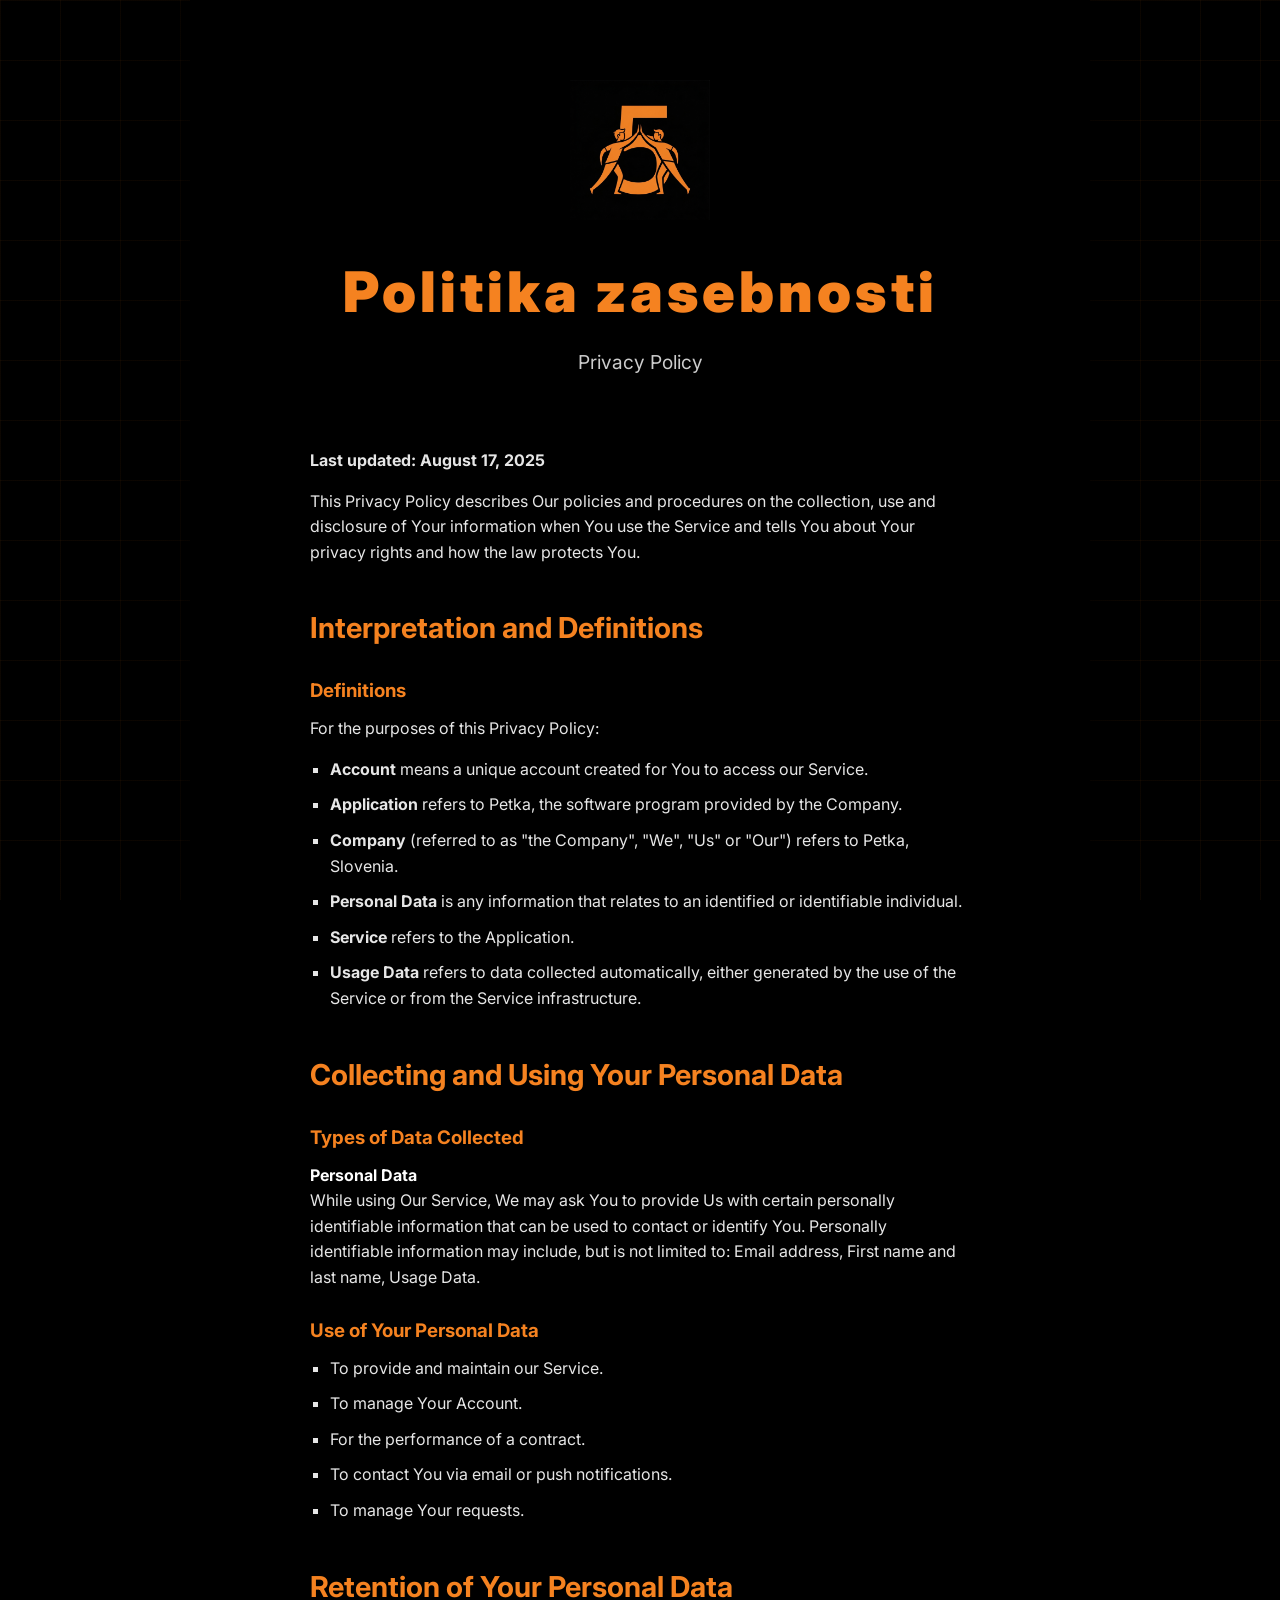
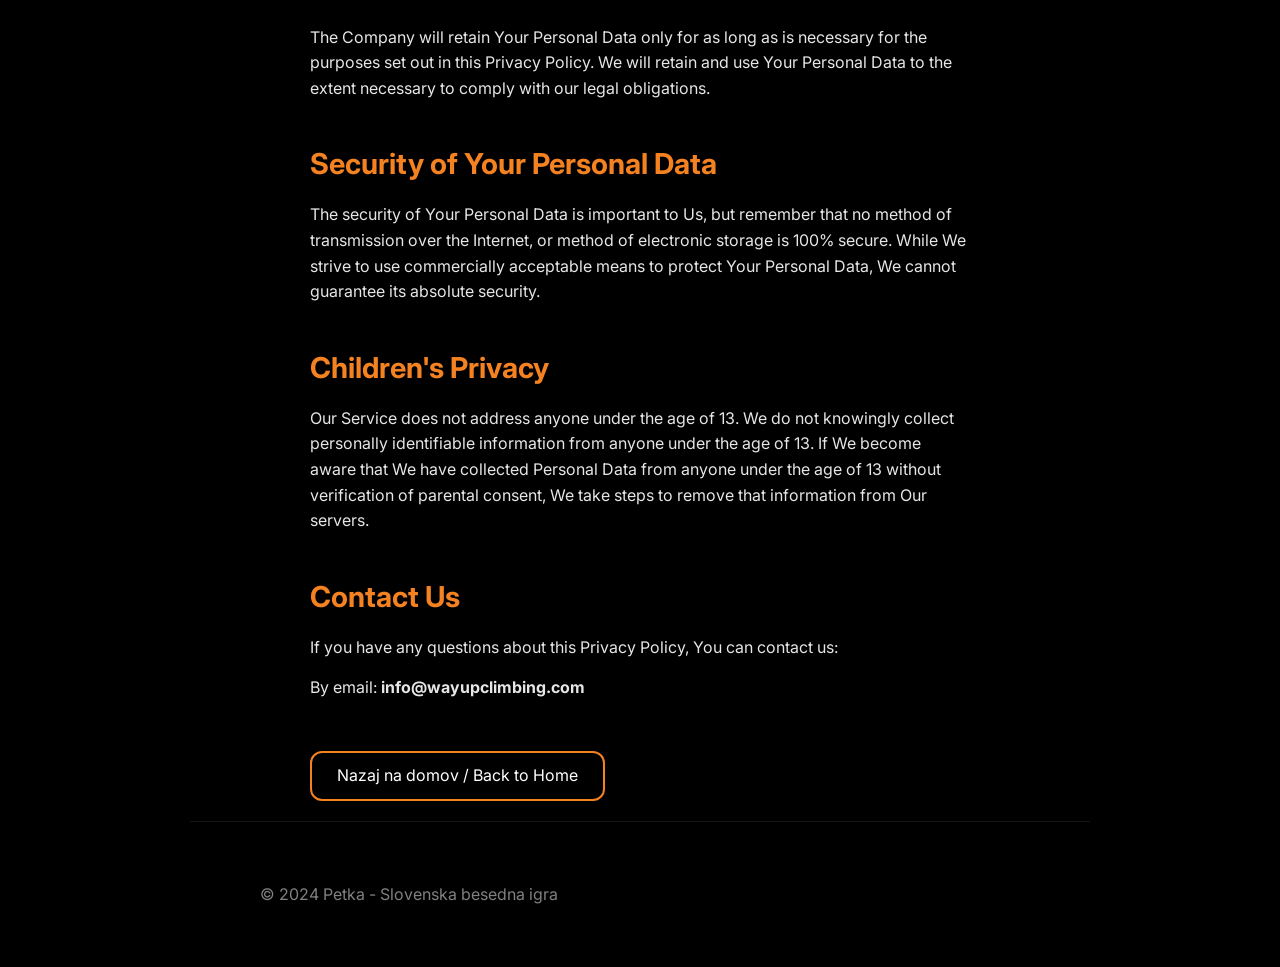
==== privacy_policy.html @ 258093df "Add files via upload" ====
<!DOCTYPE html>
<html lang="sl">
<head>
    <meta charset="UTF-8">
    <meta name="viewport" content="width=device-width, initial-scale=1.0">
    <title>Privacy Policy - Petka</title>
    <link rel="stylesheet" href="style.css">
    <link rel="preconnect" href="https://fonts.googleapis.com">
    <link rel="preconnect" href="https://fonts.gstatic.com" crossorigin>
    <link href="https://fonts.googleapis.com/css2?family=Inter:wght@400;700;900&display=swap" rel="stylesheet">
</head>
<body>
    <div class="bg-grid"></div>

    <div class="main-wrapper">
        <header>
            <div class="container">
                <a href="index.html"><img src="petka_logo.png" alt="Petka Logo" class="logo"></a>
                <h1>Politika zasebnosti</h1>
                <p class="subtitle">Privacy Policy</p>
            </div>
        </header>

        <main class="container policy-text">
            <p><strong>Last updated: August 17, 2025</strong></p>
            
            <p>This Privacy Policy describes Our policies and procedures on the collection, use and disclosure of Your information when You use the Service and tells You about Your privacy rights and how the law protects You.</p>

            <h2>Interpretation and Definitions</h2>
            <h3>Definitions</h3>
            <p>For the purposes of this Privacy Policy:</p>
            <ul class="policy-list">
                <li><strong>Account</strong> means a unique account created for You to access our Service.</li>
                <li><strong>Application</strong> refers to Petka, the software program provided by the Company.</li>
                <li><strong>Company</strong> (referred to as "the Company", "We", "Us" or "Our") refers to Petka, Slovenia.</li>
                <li><strong>Personal Data</strong> is any information that relates to an identified or identifiable individual.</li>
                <li><strong>Service</strong> refers to the Application.</li>
                <li><strong>Usage Data</strong> refers to data collected automatically, either generated by the use of the Service or from the Service infrastructure.</li>
            </ul>

            <h2>Collecting and Using Your Personal Data</h2>
            <h3>Types of Data Collected</h3>
            <h4>Personal Data</h4>
            <p>While using Our Service, We may ask You to provide Us with certain personally identifiable information that can be used to contact or identify You. Personally identifiable information may include, but is not limited to: Email address, First name and last name, Usage Data.</p>

            <h3>Use of Your Personal Data</h3>
            <ul class="policy-list">
                <li>To provide and maintain our Service.</li>
                <li>To manage Your Account.</li>
                <li>For the performance of a contract.</li>
                <li>To contact You via email or push notifications.</li>
                <li>To manage Your requests.</li>
            </ul>

            <h2>Retention of Your Personal Data</h2>
            <p>The Company will retain Your Personal Data only for as long as is necessary for the purposes set out in this Privacy Policy. We will retain and use Your Personal Data to the extent necessary to comply with our legal obligations.</p>

            <h2>Security of Your Personal Data</h2>
            <p>The security of Your Personal Data is important to Us, but remember that no method of transmission over the Internet, or method of electronic storage is 100% secure. While We strive to use commercially acceptable means to protect Your Personal Data, We cannot guarantee its absolute security.</p>

            <h2>Children's Privacy</h2>
            <p>Our Service does not address anyone under the age of 13. We do not knowingly collect personally identifiable information from anyone under the age of 13. If We become aware that We have collected Personal Data from anyone under the age of 13 without verification of parental consent, We take steps to remove that information from Our servers.</p>

            <h2>Contact Us</h2>
            <p>If you have any questions about this Privacy Policy, You can contact us:</p>
            <p>By email: <strong>info@wayupclimbing.com</strong></p>
            
            <div style="margin-top: 50px;">
                <a href="index.html" class="store-button" style="display: inline-flex;">Nazaj na domov / Back to Home</a>
            </div>
        </main>

        <footer>
            <div class="container">
                <p>&copy; 2024 Petka - Slovenska besedna igra</p>
            </div>
        </footer>
    </div>
</body>
</html>
---- style.css ----
:root {
    --primary-orange: #f58220;
    --background-black: #000000;
    --text-white: #ffffff;
    --gray-dark: #2c2c2c;
    --correct-green: #6aaa64;
    --present-yellow: #c9b458;
    --absent-gray: #3a3a3c;
    --tile-empty: #121213;
}

* {
    box-sizing: border-box;
    margin: 0;
    padding: 0;
}

body {
    font-family: 'Inter', sans-serif;
    background-color: var(--background-black);
    color: var(--text-white);
    line-height: 1.6;
    overflow-x: hidden;
}

.bg-grid {
    position: fixed;
    top: 0;
    left: 0;
    width: 100%;
    height: 100%;
    background-image: 
        linear-gradient(to right, rgba(245, 130, 32, 0.05) 1px, transparent 1px),
        linear-gradient(to bottom, rgba(245, 130, 32, 0.05) 1px, transparent 1px);
    background-size: 60px 60px;
    z-index: -1;
}

.main-wrapper {
    max-width: 900px;
    margin: 0 auto;
    background: rgba(0, 0, 0, 0.95);
    box-shadow: 0 0 50px rgba(0,0,0,0.8);
    min-height: 100vh;
}

.container {
    max-width: 800px;
    margin: 0 auto;
    padding: 20px;
}

header {
    padding: 60px 20px 30px;
    text-align: center;
}

.logo {
    max-width: 140px;
    margin-bottom: 20px;
}

h1 {
    font-size: 3.5rem;
    font-weight: 900;
    color: var(--primary-orange);
    letter-spacing: 4px;
    margin-bottom: 10px;
}

.subtitle {
    font-size: 1.2rem;
    opacity: 0.8;
}

/* Rešetka simulacije */
.grid-mockup {
    display: flex;
    flex-direction: column;
    gap: 8px;
    align-items: center;
    margin: 40px 0;
}

.row {
    display: flex;
    flex-direction: row; 
    gap: 8px;
}

.tile {
    width: 55px;
    height: 55px;
    border: 2px solid var(--gray-dark);
    display: flex;
    align-items: center;
    justify-content: center;
    font-size: 1.8rem;
    font-weight: 900;
    text-transform: uppercase;
    background-color: var(--tile-empty);
}

/* Animacije simulacije */
.row-1 .tile { animation: flip 0.5s ease forwards; animation-delay: calc(var(--delay) * 0.1s + 0.5s); opacity: 0; }
.row-2 .tile { animation: flip 0.5s ease forwards; animation-delay: calc(var(--delay) * 0.1s + 1.8s); opacity: 0; }
.row-3 .tile { animation: flip 0.5s ease forwards; animation-delay: calc(var(--delay) * 0.1s + 3.1s); opacity: 0; }
.row-4 .tile { animation: flip 0.5s ease forwards; animation-delay: calc(var(--delay) * 0.1s + 4.4s); opacity: 0; }
.row-5 .tile { animation: flip 0.5s ease forwards; animation-delay: calc(var(--delay) * 0.1s + 5.7s); opacity: 0; }

@keyframes flip {
    0% { transform: rotateX(0); opacity: 0; }
    45% { transform: rotateX(90deg); opacity: 1; }
    100% { transform: rotateX(0); opacity: 1; }
}

.correct { background-color: var(--correct-green) !important; border-color: var(--correct-green); }
.present { background-color: var(--present-yellow) !important; border-color: var(--present-yellow); }
.absent { background-color: var(--absent-gray) !important; border-color: var(--absent-gray); }

/* Primeri */
.example-item {
    margin-bottom: 25px;
}

.example-row {
    display: flex;
    flex-direction: row; 
    justify-content: center;
    gap: 8px;
    margin: 15px 0 8px 0;
}

.examples .tile {
    opacity: 1; 
}

/* Ostalo */
main { padding: 20px; text-align: center; }
section { margin-bottom: 60px; }
h2 { color: var(--primary-orange); margin-bottom: 25px; font-size: 2rem; }

.instructions-list { list-style: none; text-align: left; display: inline-block; max-width: 500px; }
.instructions-list li { margin-bottom: 15px; padding-left: 35px; position: relative; }
.instructions-list li::before { content: "●"; position: absolute; left: 10px; color: var(--primary-orange); }

.animate-pop { animation: pop 0.6s cubic-bezier(0.175, 0.885, 0.32, 1.275); }
@keyframes pop { 0% { transform: scale(0.5); opacity: 0; } 100% { transform: scale(1); opacity: 1; } }

.store-button {
    border: 2px solid var(--primary-orange);
    color: white;
    padding: 10px 25px;
    border-radius: 12px;
    display: flex;
    align-items: center;
    text-decoration: none;
    transition: 0.3s;
}

.store-button:hover { background: var(--primary-orange); color: black; transform: translateY(-3px); }
.store-button .icon { width: 32px; height: 32px; fill: currentColor; margin-right: 15px; }
.download-buttons { display: flex; gap: 15px; justify-content: center; flex-wrap: wrap; margin-top: 20px; }
.btn-text { display: flex; flex-direction: column; align-items: flex-start; line-height: 1.1; }
.top-text { font-size: 0.75rem; }
.bottom-text { font-size: 1.2rem; font-weight: bold; }

footer { padding: 40px 20px; opacity: 0.5; border-top: 1px solid var(--gray-dark); }

@media (max-width: 600px) {
    h1 { font-size: 2.5rem; }
    .tile { width: 45px; height: 45px; font-size: 1.4rem; }
    .main-wrapper { background: black; }
}

/* --- CAROUSEL STYLES --- */
.screenshots-section {
    margin-top: 40px;
    margin-bottom: 80px;
    text-align: center;
}

.carousel-container {
    display: flex;
    flex-direction: row; 
    flex-wrap: nowrap; 
    gap: 40px; 
    overflow-x: auto; 
    overflow-y: hidden;
    width: 100%;
    scroll-snap-type: x mandatory; 
    scroll-behavior: smooth;
    padding: 40px calc(50% - 140px);
    scrollbar-width: none;
    -ms-overflow-style: none;
}

.carousel-container::-webkit-scrollbar {
    display: none;
}

.carousel-item {
    width: 280px; 
    min-width: 280px; 
    flex-shrink: 0;   
    scroll-snap-align: center; 
    position: relative;
    transition: transform 0.3s ease;
}

.phone-img {
    width: 100%;
    height: auto;
    display: block;
    filter: drop-shadow(0 15px 25px rgba(0,0,0,0.6));
    border-radius: 40px;
    user-select: none; 
    -webkit-user-drag: none;
}

.carousel-dots {
    display: flex;
    justify-content: center;
    gap: 12px;
    margin-top: 20px;
    margin-bottom: 10px;
}

.dot {
    width: 12px;
    height: 12px;
    border-radius: 50%;
    background-color: var(--gray-dark);
    border: none;
    cursor: pointer;
    transition: all 0.3s ease;
    padding: 0;
}

.dot.active {
    background-color: var(--primary-orange);
    transform: scale(1.3);
    box-shadow: 0 0 10px rgba(245, 130, 32, 0.5);
}

@media (max-width: 600px) {
    .carousel-item {
        width: 220px; 
        min-width: 220px;
    }
    .carousel-container {
        padding: 30px calc(50% - 110px); 
        gap: 20px;
    }
}

/* --- POLICY PAGE STYLES --- */
.policy-text {
    text-align: left;
    max-width: 700px;
    margin: 0 auto;
}

.policy-text h2 {
    font-size: 1.8rem;
    margin-top: 40px;
    margin-bottom: 15px;
}

.policy-text h3 {
    color: var(--primary-orange);
    margin-top: 25px;
    margin-bottom: 10px;
}

.policy-text p {
    margin-bottom: 15px;
    opacity: 0.9;
}

.policy-list {
    margin-left: 20px;
    margin-bottom: 20px;
    list-style-type: square;
}

.policy-list li {
    margin-bottom: 10px;
    opacity: 0.9;
}
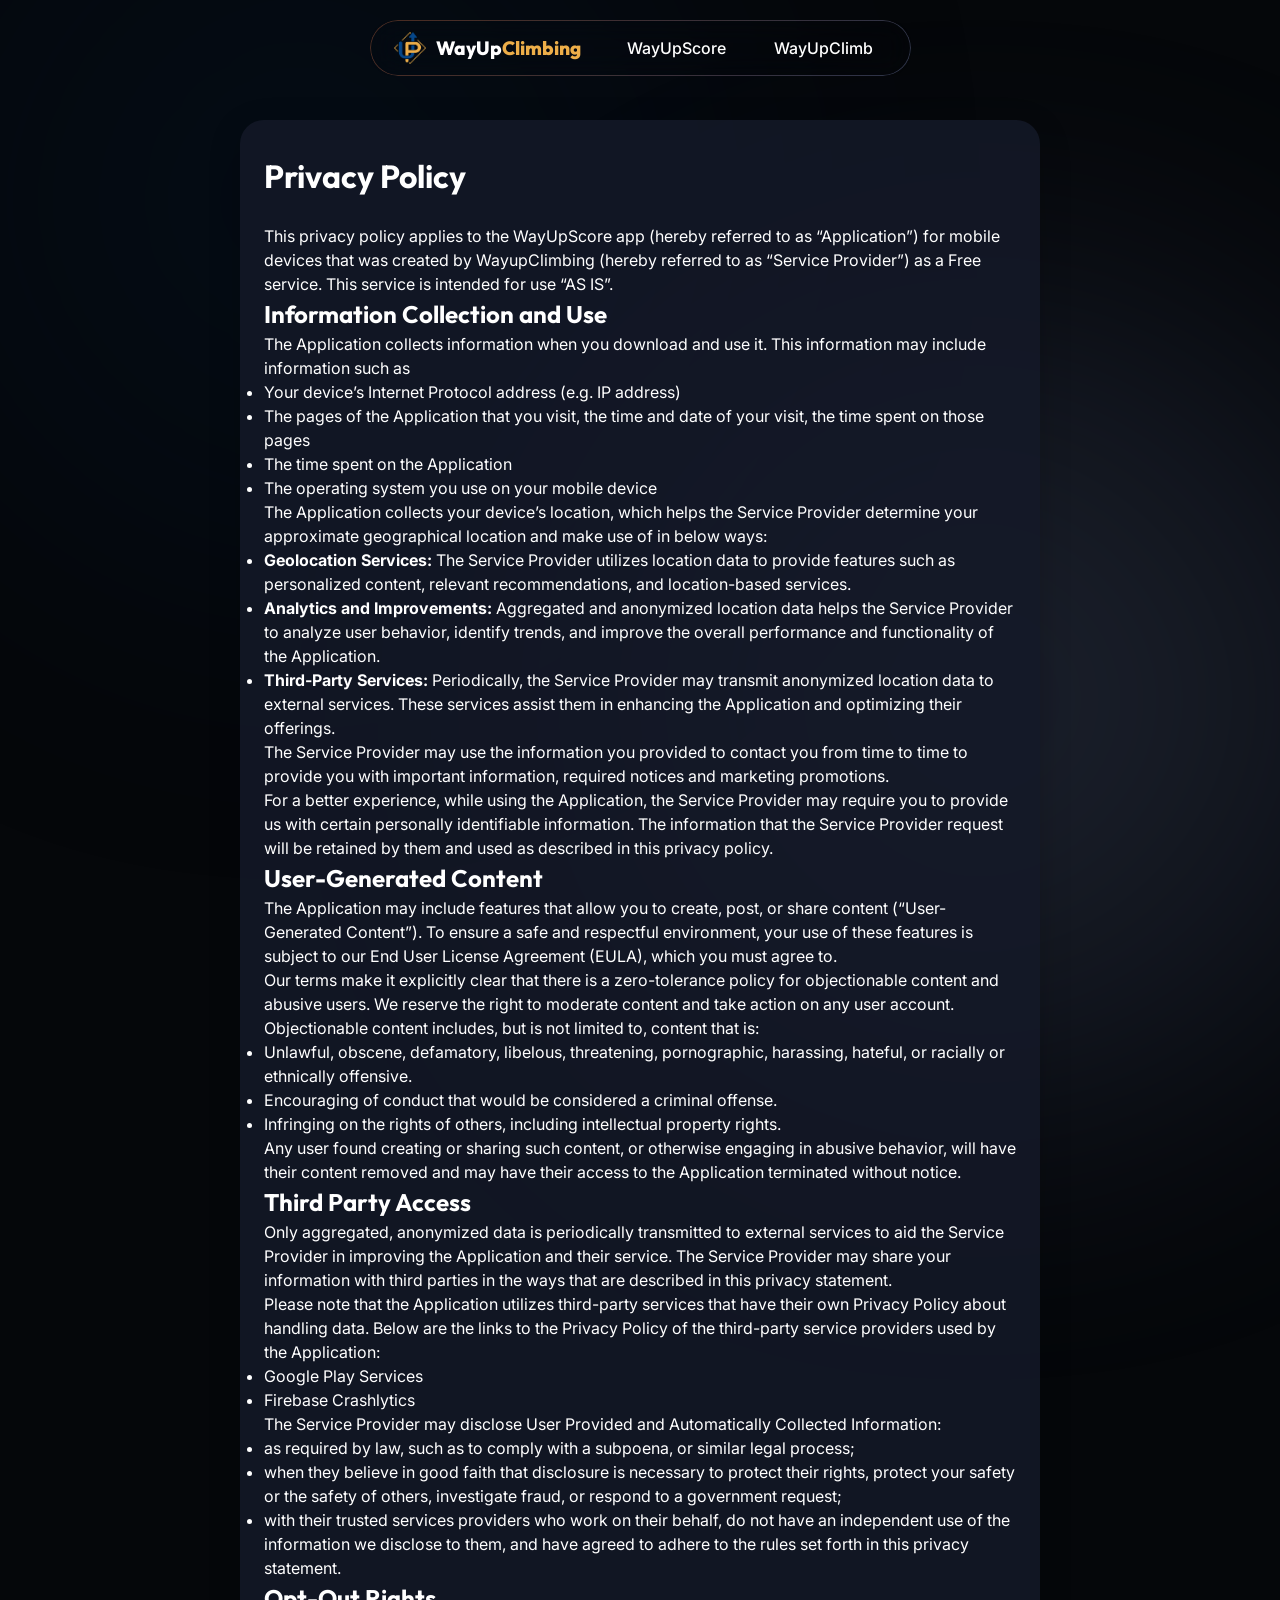
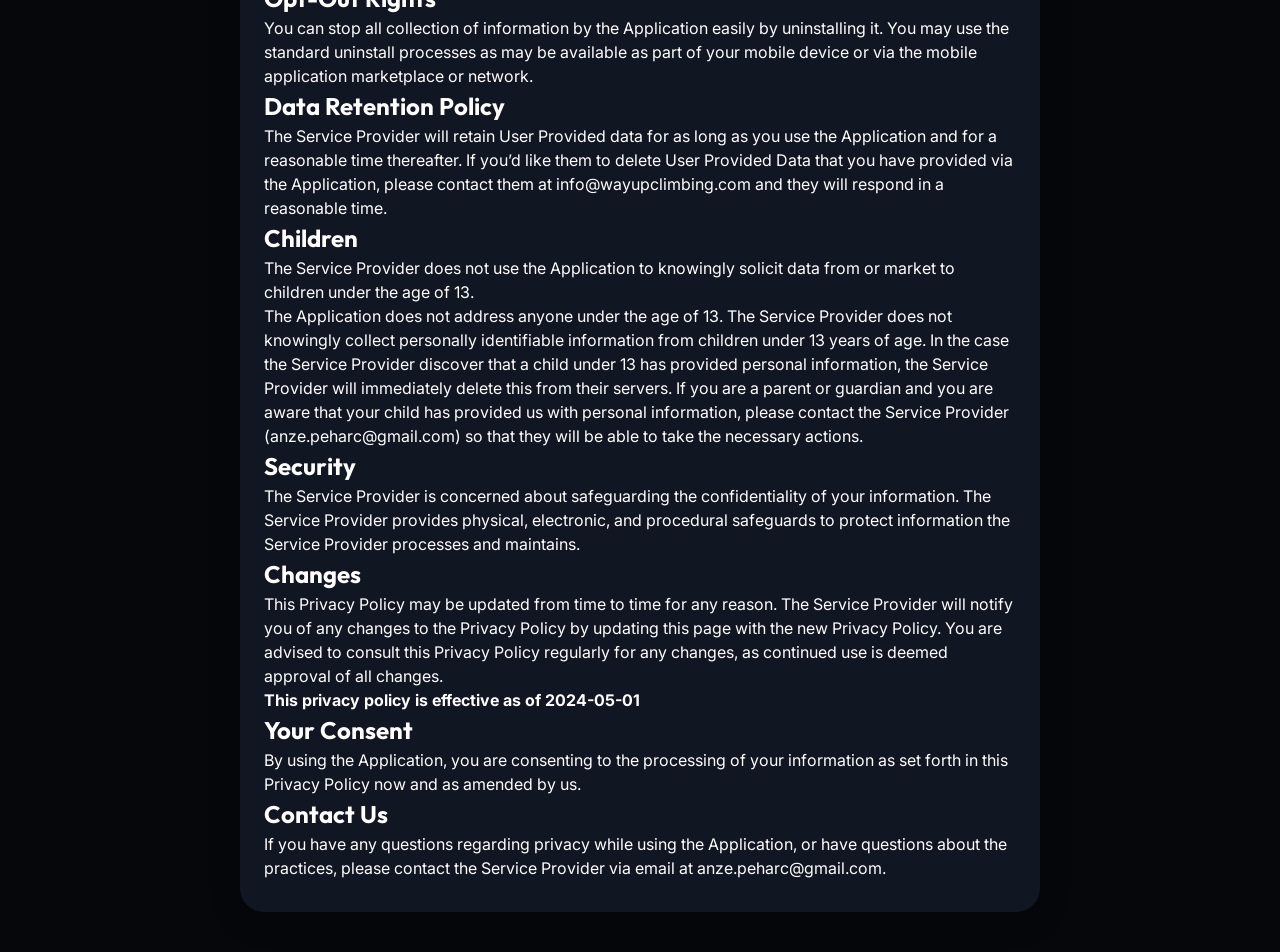
==== commit d0ee324a: "Add files via upload" ====
--- a/privacy_policy.html
+++ b/privacy_policy.html
@@ -1,80 +1,94 @@
 <!DOCTYPE html>
-<html lang="sl">
+<html lang="en">
 <head>
     <meta charset="UTF-8">
     <meta name="viewport" content="width=device-width, initial-scale=1.0">
-    <title>Privacy Policy - Petka</title>
-    <link rel="stylesheet" href="style.css">
+    <title>Privacy Policy | WayUpClimbing</title>
+    <link rel="stylesheet" href="index.css">
+    <!-- Fonts -->
     <link rel="preconnect" href="https://fonts.googleapis.com">
     <link rel="preconnect" href="https://fonts.gstatic.com" crossorigin>
-    <link href="https://fonts.googleapis.com/css2?family=Inter:wght@400;700;900&display=swap" rel="stylesheet">
+    <link href="https://fonts.googleapis.com/css2?family=Inter:wght@400;500;600&family=Outfit:wght@500;700;800&display=swap" rel="stylesheet">
+    <!-- Icons -->
+    <link rel="stylesheet" href="https://cdnjs.cloudflare.com/ajax/libs/font-awesome/6.4.0/css/all.min.css">
 </head>
 <body>
-    <div class="bg-grid"></div>
+    <!-- Ambient Backgrounds -->
+    <div class="bg-noise"></div>
+    <div class="ambient-light light-1"></div>
+    <div class="ambient-light light-2"></div>
 
-    <div class="main-wrapper">
-        <header>
-            <div class="container">
-                <a href="index.html"><img src="petka_logo.png" alt="Petka Logo" class="logo"></a>
-                <h1>Politika zasebnosti</h1>
-                <p class="subtitle">Privacy Policy</p>
+    <!-- Navigation (same as index.html) -->
+    <nav class="navbar">
+        <div class="nav-pill">
+            <a href="index.html" class="logo" style="display:flex; align-items:center; gap:10px;">
+                <img src="wayupclimbing_logo.png" alt="WayUp Logo" style="height:32px; width:auto; vertical-align:middle;">
+                <span class="logo-text">WayUp<span class="text-amber">Climbing</span></span>
+            </a>
+            <div class="nav-links-desktop">
+                <a href="wayupscore.html" class="nav-link">WayUpScore</a>
+                <a href="wayupclimb.html" class="nav-link">WayUpClimb</a>
             </div>
-        </header>
+        </div>
+    </nav>
 
-        <main class="container policy-text">
-            <p><strong>Last updated: August 17, 2025</strong></p>
-            
-            <p>This Privacy Policy describes Our policies and procedures on the collection, use and disclosure of Your information when You use the Service and tells You about Your privacy rights and how the law protects You.</p>
-
-            <h2>Interpretation and Definitions</h2>
-            <h3>Definitions</h3>
-            <p>For the purposes of this Privacy Policy:</p>
-            <ul class="policy-list">
-                <li><strong>Account</strong> means a unique account created for You to access our Service.</li>
-                <li><strong>Application</strong> refers to Petka, the software program provided by the Company.</li>
-                <li><strong>Company</strong> (referred to as "the Company", "We", "Us" or "Our") refers to Petka, Slovenia.</li>
-                <li><strong>Personal Data</strong> is any information that relates to an identified or identifiable individual.</li>
-                <li><strong>Service</strong> refers to the Application.</li>
-                <li><strong>Usage Data</strong> refers to data collected automatically, either generated by the use of the Service or from the Service infrastructure.</li>
-            </ul>
-
-            <h2>Collecting and Using Your Personal Data</h2>
-            <h3>Types of Data Collected</h3>
-            <h4>Personal Data</h4>
-            <p>While using Our Service, We may ask You to provide Us with certain personally identifiable information that can be used to contact or identify You. Personally identifiable information may include, but is not limited to: Email address, First name and last name, Usage Data.</p>
-
-            <h3>Use of Your Personal Data</h3>
-            <ul class="policy-list">
-                <li>To provide and maintain our Service.</li>
-                <li>To manage Your Account.</li>
-                <li>For the performance of a contract.</li>
-                <li>To contact You via email or push notifications.</li>
-                <li>To manage Your requests.</li>
-            </ul>
-
-            <h2>Retention of Your Personal Data</h2>
-            <p>The Company will retain Your Personal Data only for as long as is necessary for the purposes set out in this Privacy Policy. We will retain and use Your Personal Data to the extent necessary to comply with our legal obligations.</p>
-
-            <h2>Security of Your Personal Data</h2>
-            <p>The security of Your Personal Data is important to Us, but remember that no method of transmission over the Internet, or method of electronic storage is 100% secure. While We strive to use commercially acceptable means to protect Your Personal Data, We cannot guarantee its absolute security.</p>
-
-            <h2>Children's Privacy</h2>
-            <p>Our Service does not address anyone under the age of 13. We do not knowingly collect personally identifiable information from anyone under the age of 13. If We become aware that We have collected Personal Data from anyone under the age of 13 without verification of parental consent, We take steps to remove that information from Our servers.</p>
-
-            <h2>Contact Us</h2>
-            <p>If you have any questions about this Privacy Policy, You can contact us:</p>
-            <p>By email: <strong>info@wayupclimbing.com</strong></p>
-            
-            <div style="margin-top: 50px;">
-                <a href="index.html" class="store-button" style="display: inline-flex;">Nazaj na domov / Back to Home</a>
-            </div>
-        </main>
-
-        <footer>
-            <div class="container">
-                <p>&copy; 2024 Petka - Slovenska besedna igra</p>
-            </div>
-        </footer>
+    <div class="container" style="max-width: 800px; margin: 120px auto 40px auto; background: rgba(20,25,40,0.85); border-radius: 24px; padding: 32px 24px; box-shadow: 0 8px 32px rgba(0,0,0,0.18);">
+        <h1 style="margin-bottom: 24px;">Privacy Policy</h1>
+        <p>This privacy policy applies to the WayUpScore app (hereby referred to as “Application”) for mobile devices that was created by WayupClimbing (hereby referred to as “Service Provider”) as a Free service. This service is intended for use “AS IS”.</p>
+        <h2>Information Collection and Use</h2>
+        <p>The Application collects information when you download and use it. This information may include information such as</p>
+        <ul>
+            <li>Your device’s Internet Protocol address (e.g. IP address)</li>
+            <li>The pages of the Application that you visit, the time and date of your visit, the time spent on those pages</li>
+            <li>The time spent on the Application</li>
+            <li>The operating system you use on your mobile device</li>
+        </ul>
+        <p>The Application collects your device’s location, which helps the Service Provider determine your approximate geographical location and make use of in below ways:</p>
+        <ul>
+            <li><strong>Geolocation Services:</strong> The Service Provider utilizes location data to provide features such as personalized content, relevant recommendations, and location-based services.</li>
+            <li><strong>Analytics and Improvements:</strong> Aggregated and anonymized location data helps the Service Provider to analyze user behavior, identify trends, and improve the overall performance and functionality of the Application.</li>
+            <li><strong>Third-Party Services:</strong> Periodically, the Service Provider may transmit anonymized location data to external services. These services assist them in enhancing the Application and optimizing their offerings.</li>
+        </ul>
+        <p>The Service Provider may use the information you provided to contact you from time to time to provide you with important information, required notices and marketing promotions.</p>
+        <p>For a better experience, while using the Application, the Service Provider may require you to provide us with certain personally identifiable information. The information that the Service Provider request will be retained by them and used as described in this privacy policy.</p>
+        <h2>User-Generated Content</h2>
+        <p>The Application may include features that allow you to create, post, or share content (“User-Generated Content”). To ensure a safe and respectful environment, your use of these features is subject to our End User License Agreement (EULA), which you must agree to.</p>
+        <p>Our terms make it explicitly clear that there is a zero-tolerance policy for objectionable content and abusive users. We reserve the right to moderate content and take action on any user account. Objectionable content includes, but is not limited to, content that is:</p>
+        <ul>
+            <li>Unlawful, obscene, defamatory, libelous, threatening, pornographic, harassing, hateful, or racially or ethnically offensive.</li>
+            <li>Encouraging of conduct that would be considered a criminal offense.</li>
+            <li>Infringing on the rights of others, including intellectual property rights.</li>
+        </ul>
+        <p>Any user found creating or sharing such content, or otherwise engaging in abusive behavior, will have their content removed and may have their access to the Application terminated without notice.</p>
+        <h2>Third Party Access</h2>
+        <p>Only aggregated, anonymized data is periodically transmitted to external services to aid the Service Provider in improving the Application and their service. The Service Provider may share your information with third parties in the ways that are described in this privacy statement.</p>
+        <p>Please note that the Application utilizes third-party services that have their own Privacy Policy about handling data. Below are the links to the Privacy Policy of the third-party service providers used by the Application:</p>
+        <ul>
+            <li>Google Play Services</li>
+            <li>Firebase Crashlytics</li>
+        </ul>
+        <p>The Service Provider may disclose User Provided and Automatically Collected Information:</p>
+        <ul>
+            <li>as required by law, such as to comply with a subpoena, or similar legal process;</li>
+            <li>when they believe in good faith that disclosure is necessary to protect their rights, protect your safety or the safety of others, investigate fraud, or respond to a government request;</li>
+            <li>with their trusted services providers who work on their behalf, do not have an independent use of the information we disclose to them, and have agreed to adhere to the rules set forth in this privacy statement.</li>
+        </ul>
+        <h2>Opt-Out Rights</h2>
+        <p>You can stop all collection of information by the Application easily by uninstalling it. You may use the standard uninstall processes as may be available as part of your mobile device or via the mobile application marketplace or network.</p>
+        <h2>Data Retention Policy</h2>
+        <p>The Service Provider will retain User Provided data for as long as you use the Application and for a reasonable time thereafter. If you’d like them to delete User Provided Data that you have provided via the Application, please contact them at <a href="mailto:info@wayupclimbing.com">info@wayupclimbing.com</a> and they will respond in a reasonable time.</p>
+        <h2>Children</h2>
+        <p>The Service Provider does not use the Application to knowingly solicit data from or market to children under the age of 13.</p>
+        <p>The Application does not address anyone under the age of 13. The Service Provider does not knowingly collect personally identifiable information from children under 13 years of age. In the case the Service Provider discover that a child under 13 has provided personal information, the Service Provider will immediately delete this from their servers. If you are a parent or guardian and you are aware that your child has provided us with personal information, please contact the Service Provider (<a href="mailto:anze.peharc@gmail.com">anze.peharc@gmail.com</a>) so that they will be able to take the necessary actions.</p>
+        <h2>Security</h2>
+        <p>The Service Provider is concerned about safeguarding the confidentiality of your information. The Service Provider provides physical, electronic, and procedural safeguards to protect information the Service Provider processes and maintains.</p>
+        <h2>Changes</h2>
+        <p>This Privacy Policy may be updated from time to time for any reason. The Service Provider will notify you of any changes to the Privacy Policy by updating this page with the new Privacy Policy. You are advised to consult this Privacy Policy regularly for any changes, as continued use is deemed approval of all changes.</p>
+        <p><strong>This privacy policy is effective as of 2024-05-01</strong></p>
+        <h2>Your Consent</h2>
+        <p>By using the Application, you are consenting to the processing of your information as set forth in this Privacy Policy now and as amended by us.</p>
+        <h2>Contact Us</h2>
+        <p>If you have any questions regarding privacy while using the Application, or have questions about the practices, please contact the Service Provider via email at <a href="mailto:anze.peharc@gmail.com">anze.peharc@gmail.com</a>.</p>
     </div>
 </body>
 </html>
--- a/index.css
+++ b/index.css
@@ -0,0 +1,413 @@
+/* --- 1. Base Variables & Reset --- */
+:root {
+    --brand-navy: #022550;
+    --brand-orange: #EF7B45;
+    --brand-blue: #8FA1E0;
+    --brand-amber: #edae49;
+    --brand-gradient: linear-gradient(135deg, #EF7B45 0%, #8FA1E0 100%);
+    --brand-gradient-hover: linear-gradient(135deg, #ff8c56 0%, #aabbf5 100%);
+    --bg-void: #05070a;
+    --bg-surface: #0f121d;
+    --bg-card: rgba(255, 255, 255, 0.03);
+    --border-subtle: rgba(255, 255, 255, 0.08);
+    --border-highlight: rgba(255, 255, 255, 0.15);
+    --text-main: #ffffff;
+    --text-muted: #a0aec0;
+    --font-main: 'Inter', sans-serif;
+    --font-head: 'Outfit', sans-serif;
+}
+
+* { margin: 0; padding: 0; box-sizing: border-box; }
+
+body {
+    background-color: var(--bg-void);
+    color: var(--text-main);
+    font-family: var(--font-main);
+    overflow-x: hidden;
+    line-height: 1.5;
+}
+.container {
+    max-width: 1300px;
+    margin: 0 auto;
+    padding: 0 24px;
+    position: relative;
+    z-index: 1;
+}
+h1, h2, h3, h4 { font-family: var(--font-head); font-weight: 700; color: white; }
+a { text-decoration: none; color: inherit; transition: 0.3s; }
+img { display: block; max-width: 100%; }
+
+.text-orange { color: var(--brand-orange); }
+.text-blue { color: var(--brand-blue); }
+.text-amber { color: var(--brand-amber); }
+.center { text-align: center; }
+
+.text-gradient {
+    background: var(--brand-gradient);
+    -webkit-background-clip: text;
+    background-clip: text;
+    -webkit-text-fill-color: transparent;
+    display: inline-block;
+}
+
+/* --- Ambient Backgrounds --- */
+
+.ambient-light {
+    position: fixed; width: 800px; height: 800px; border-radius: 50%;
+    filter: blur(140px); opacity: 0.15; z-index: -1; pointer-events: none;
+}
+.light-1 { top: -200px; left: -100px; background: var(--brand-navy); }
+.light-2 { bottom: -200px; right: -100px; background: var(--brand-blue); }
+
+/* --- Navbar --- */
+.navbar {
+    position: fixed; top: 20px; left: 0; width: 100%;
+    display: flex; justify-content: center; z-index: 1000;
+    padding: 0 20px;
+}
+.nav-pill {
+    -webkit-backdrop-filter: blur(16px);
+    backdrop-filter: blur(16px);
+    border-radius: 24px;
+    transition: transform 0.3s, border-color 0.3s, box-shadow 0.3s;
+    padding: 10px 24px;
+    display: flex; align-items: center; gap: 32px; flex-wrap: nowrap    ;
+    position: relative;
+    background-clip: padding-box;
+    border: 0px solid transparent;
+}
+.nav-pill::before {
+    content: "";
+    position: absolute;
+    inset: 0;
+    border-radius: 100px;
+    padding: 1px;
+    background: linear-gradient(135deg, rgba(239, 123, 69, 0.3), rgba(143, 161, 224, 0.3));
+    -webkit-mask: linear-gradient(#fff 0 0) content-box, linear-gradient(#fff 0 0);
+    mask: linear-gradient(#fff 0 0) content-box, linear-gradient(#fff 0 0);
+    -webkit-mask-composite: xor;
+    mask-composite: exclude;
+    pointer-events: none;
+}
+.logo { font-family: var(--font-head); font-weight: 800; font-size: 1.2rem; color: white; }
+.logo-text { font-weight: 800; }
+.nav-link {
+    font-weight: 500;
+    padding: 6px 14px;
+    border-radius: 8px;
+    transition: background 0.2s, color 0.2s;
+}
+.nav-link:hover, .nav-link.active {
+    background: var(--brand-gradient, linear-gradient(135deg, #EF7B45 0%, #8FA1E0 100%));
+    color: #fff;
+}
+.nav-links-desktop {
+    display: flex;
+    gap: 20px;
+    align-items: center;
+}
+.nav-actions { display: flex; align-items: center; gap: 12px; }
+.lang-dropdown { position: relative; }
+.lang-btn {
+    background: rgba(255,255,255,0.05); border: 1px solid var(--border-subtle);
+    color: white; padding: 6px 14px; border-radius: 20px;
+    cursor: pointer; display: flex; align-items: center; gap: 6px; font-size: 0.85rem;
+    transition: 0.2s;
+}
+.lang-btn:hover { background: rgba(255,255,255,0.1); }
+.lang-menu {
+    display: none; position: absolute; top: 120%; right: 0;
+    background: #111; border: 1px solid var(--border-subtle);
+    border-radius: 12px; overflow: hidden; min-width: 120px;
+}
+.lang-dropdown.active .lang-menu {
+    display: block;
+}
+.lang-menu button {
+    display: block; width: 100%; text-align: left; background: none; border: none;
+    color: var(--text-muted); padding: 10px 16px; cursor: pointer; font-size: 0.9rem;
+}
+.lang-menu button:hover { background: rgba(255,255,255,0.05); color: white; }
+.menu-btn { display: none; background: none; border: none; color: white; font-size: 1.2rem; }
+
+
+.mobile-menu {
+    position: absolute;
+    top: 100%; /* Positions it directly below the navbar */
+    left: 20px;
+    right: 20px;
+    background: rgba(20, 25, 40, 0.95);
+    -webkit-backdrop-filter: blur(20px);
+    backdrop-filter: blur(20px);
+    border: 1px solid var(--border-subtle);
+    border-radius: 24px;
+    padding: 16px;
+    display: none;
+    flex-direction: column;
+    gap: 8px;
+    margin-top: 12px;
+    box-shadow: 0 20px 40px rgba(0,0,0,0.5);
+    z-index: 1001;
+}
+
+.mobile-menu.active {
+    display: flex;
+    animation: slideIn 0.3s cubic-bezier(0.16, 1, 0.3, 1);
+}
+
+.mobile-nav-link {
+    font-size: 1rem;
+    font-weight: 500;
+    color: var(--text-main);
+    padding: 14px 20px;
+    border-radius: 16px;
+    text-align: left;
+    background: rgba(255, 255, 255, 0.03);
+    transition: all 0.2s ease;
+    border: 1px solid transparent;
+}
+
+.mobile-nav-link:hover {
+    background: var(--brand-gradient);
+    color: white;
+    transform: translateX(4px);
+    border-color: rgba(255,255,255,0.1);
+}
+
+
+/* --- Hero Section --- */
+.hero { padding: 160px 0 100px; }
+.hero-layout { display: grid; grid-template-columns: 1fr 1fr; gap: 60px; align-items: center; }
+.hero-badge {
+    display: inline-flex; align-items: center; gap: 8px;
+    background: rgba(239, 123, 69, 0.1); border: 1px solid rgba(239, 123, 69, 0.3);
+    color: var(--brand-orange); padding: 6px 12px; border-radius: 20px;
+    font-size: 0.8rem; font-weight: 600; margin-bottom: 24px;
+}
+.hero-text h1 { font-size: 4rem; line-height: 1.1; margin-bottom: 24px; letter-spacing: -1.5px; }
+.hero-text p { font-size: 1.15rem; color: var(--text-muted); margin-bottom: 40px; max-width: 90%; }
+.store-buttons-row { display: flex; gap: 16px; margin-bottom: 40px; }
+.store-btn {
+    display: flex; align-items: center; gap: 12px;
+    background: linear-gradient(180deg, rgba(255,255,255,0.08), rgba(255,255,255,0.03));
+    border: 1px solid var(--border-subtle); border-radius: 12px;
+    padding: 10px 20px; color: white; transition: 0.3s;
+}
+.store-btn:hover { border-color: var(--brand-orange); transform: translateY(-2px); box-shadow: 0 8px 20px rgba(0,0,0,0.4); }
+.store-btn i { font-size: 1.8rem; }
+.btn-content { display: flex; flex-direction: column; line-height: 1.1; }
+.small { font-size: 0.7rem; color: var(--text-muted); text-transform: uppercase; }
+.large { font-weight: 700; font-size: 1rem; }
+.phone-frame {
+    border-radius: 36px;
+    border: 3px solid #1a1a1a;
+    box-shadow: 0 30px 80px rgba(0,0,0,0.8);
+    overflow: hidden;
+    background: #000;
+    position: relative;
+    z-index: 2;
+    height: 535px;
+    width: 255px; 
+    flex-shrink: 0;
+}
+
+/* --- Features Section & Grid --- */
+.features-section { padding: 100px 0; }
+.section-head { margin-bottom: 40px; }
+.section-head h2 { font-size: 2.5rem; margin-bottom: 10px; }
+.section-head p { color: var(--text-muted); }
+.bento-grid {
+    display: grid; grid-template-columns: repeat(2, 1fr);
+    grid-template-rows: auto auto; gap: 20px;
+}
+.bento-card {
+    background: var(--bg-card); border: 1px solid var(--border-subtle);
+    border-radius: 24px; padding: 24px; position: relative; overflow: hidden;
+}
+.bento-card.large { grid-row: span 2; padding-bottom: 0; }
+.bento-card.wide { grid-column: span 2; }
+.bento-card h3 { font-size: 1.25rem; margin-bottom: 8px; }
+.bento-card p { font-size: 0.9rem; color: var(--text-muted); line-height: 1.4; }
+.coming-soon-btn {
+    background: rgba(239, 123, 69, 0.12); /* Glassy orange */
+    border: 1px solid rgba(239, 123, 69, 0.3);
+    color: var(--brand-orange);
+    font-weight: 600;
+    border-radius: 12px;
+    padding: 8px 24px;
+    font-size: 1.1rem;
+    box-shadow: 0 2px 12px rgba(143,161,224,0.12);
+    display: flex;
+    align-items: center;
+    gap: 10px;
+    cursor: not-allowed;
+    opacity: 1;
+    transition: background 0.2s, box-shadow 0.2s;
+    -webkit-backdrop-filter: blur(8px);
+    backdrop-filter: blur(8px);
+}
+.coming-soon-btn i {
+    font-size: 1.3rem;
+    color: var(--brand-orange);
+}
+.coming-soon-btn:disabled {
+    opacity: 1;
+}
+/* --- Why Section --- */
+.why-list {
+    display: flex;
+    flex-direction: column;
+    gap: 18px;
+    margin-top: 12px;
+}
+.why-point {
+    display: flex;
+    align-items: flex-start;
+    gap: 14px;
+    background: rgba(143,161,224,0.07);
+    border-radius: 10px;
+    padding: 12px 14px;
+}
+.why-point i {
+    font-size: 1.5em;
+    margin-top: 2px;
+    min-width: 28px;
+    text-shadow: 0 2px 8px rgba(143,161,224,0.08);
+}
+.why-point strong {
+    display: block;
+    font-weight: 600;
+    margin-bottom: 2px;
+}
+.why-point span {
+    color: var(--text-muted, #64748b);
+    font-size: 1em;
+}
+
+/* Visually hidden utility for accessibility */
+.visually-hidden {
+    position: absolute !important;
+    height: 1px; width: 1px;
+    overflow: hidden;
+    clip: rect(1px, 1px, 1px, 1px);
+    white-space: nowrap;
+}
+/* Refined Why Section Styles */
+.why-list {
+    display: flex;
+    flex-direction: column;
+    gap: 18px;
+    margin-top: 12px;
+}
+.why-point {
+    display: flex;
+    align-items: flex-start;
+    gap: 14px;
+    background: rgba(143,161,224,0.07);
+    border-radius: 10px;
+    padding: 12px 14px;
+}
+.why-point i {
+    font-size: 1.5em;
+    margin-top: 2px;
+    min-width: 28px;
+    text-shadow: 0 2px 8px rgba(143,161,224,0.08);
+}
+.why-point strong {
+    display: block;
+    font-weight: 600;
+    margin-bottom: 2px;
+}
+.why-point span {
+    color: var(--text-muted, #64748b);
+    font-size: 1em;
+}
+.nav-link {
+    font-weight: 500;
+    padding: 6px 14px;
+    border-radius: 8px;
+    transition: background 0.2s, color 0.2s;
+}
+.nav-link:hover, .nav-link.active {
+    background: var(--brand-gradient, linear-gradient(135deg, #EF7B45 0%, #8FA1E0 100%));
+    color: #fff;
+}
+/* --- Desktop Nav Links --- */
+.nav-links-desktop {
+    display: flex;
+    gap: 20px;
+    align-items: center;
+}
+/* --- Scroll to Top Button --- */
+#scrollToTopBtn {
+    position: fixed;
+    right: 24px;
+    bottom: 32px;
+    z-index: 1200;
+    background: var(--brand-navy);
+    color: #fff;
+    border: none;
+    border-radius: 50%;
+    width: 48px;
+    height: 48px;
+    box-shadow: 0 4px 24px rgba(0,0,0,0.18);
+    cursor: pointer;
+    display: none;
+    align-items: center;
+    justify-content: center;
+    font-size: 1.5rem;
+    transition: background 0.2s, box-shadow 0.2s, transform 0.2s;
+}
+#scrollToTopBtn:hover {
+    background: var(--brand-gradient-hover);
+    transform: translateY(-4px) scale(1.08);
+    box-shadow: 0 8px 32px rgba(0,0,0,0.28);
+}
+
+/* --- Footer --- */
+footer { border-top: 1px solid var(--border-subtle); padding: 60px 0 30px; background: #010205; }
+.footer-content { display: flex; justify-content: space-between; align-items: center; }
+.footer-left p { font-size: 0.9rem; color: var(--text-muted); margin-top: 8px; }
+.store-buttons-row.small { margin: 0; }
+.store-btn.small { padding: 6px 16px; font-size: 0.8rem; }
+.socials { display: flex; gap: 16px; margin-bottom: 10px; justify-content: flex-end; }
+.socials a { color: var(--text-muted); font-size: 1.2rem; }
+.copyright { font-size: 0.8rem; color: #555; }
+
+/* --- Responsive Media Queries --- */
+@media (max-width: 900px) {
+    .nav-links-desktop { display: none; }
+    .menu-btn {
+        display: flex;
+        align-items: center;
+        justify-content: center;
+        width: 40px;
+        height: 40px;
+        background: rgba(255,255,255,0.05);
+        border-radius: 50%;
+        cursor: pointer;
+    }
+    .nav-pill {
+        gap: 15px;
+        width: 100%;
+        justify-content: space-between;
+    }
+    .hero-layout { grid-template-columns: 1fr; text-align: center; }
+    .bento-grid { grid-template-columns: 1fr; grid-template-rows: auto; }
+    .bento-card.large, .bento-card.wide { grid-column: span 1; grid-row: span 1; }
+    .footer-content { flex-direction: column; gap: 30px; text-align: center; }
+        .phone-frame {
+        height: 450px;
+        width: 215px; /* Slightly smaller phone frame on tablets */
+    }
+}
+@media (max-width: 600px) {
+    .nav-pill { gap: 8px; padding: 6px 20px; }
+    .logo { font-size: 0.95rem; }
+    .nav-link { font-size: 1rem; padding: 12px 10px; }
+    .hero-text h1 { font-size: 2rem !important; }
+    .features-section { padding: 40px 0; }
+    .section-head h2 { font-size: 1.8rem; }
+    .bento-card { padding: 16px; border-radius: 16px; }
+    .phone-frame.main-phone { height: 395px; width: 190px; }
+}
